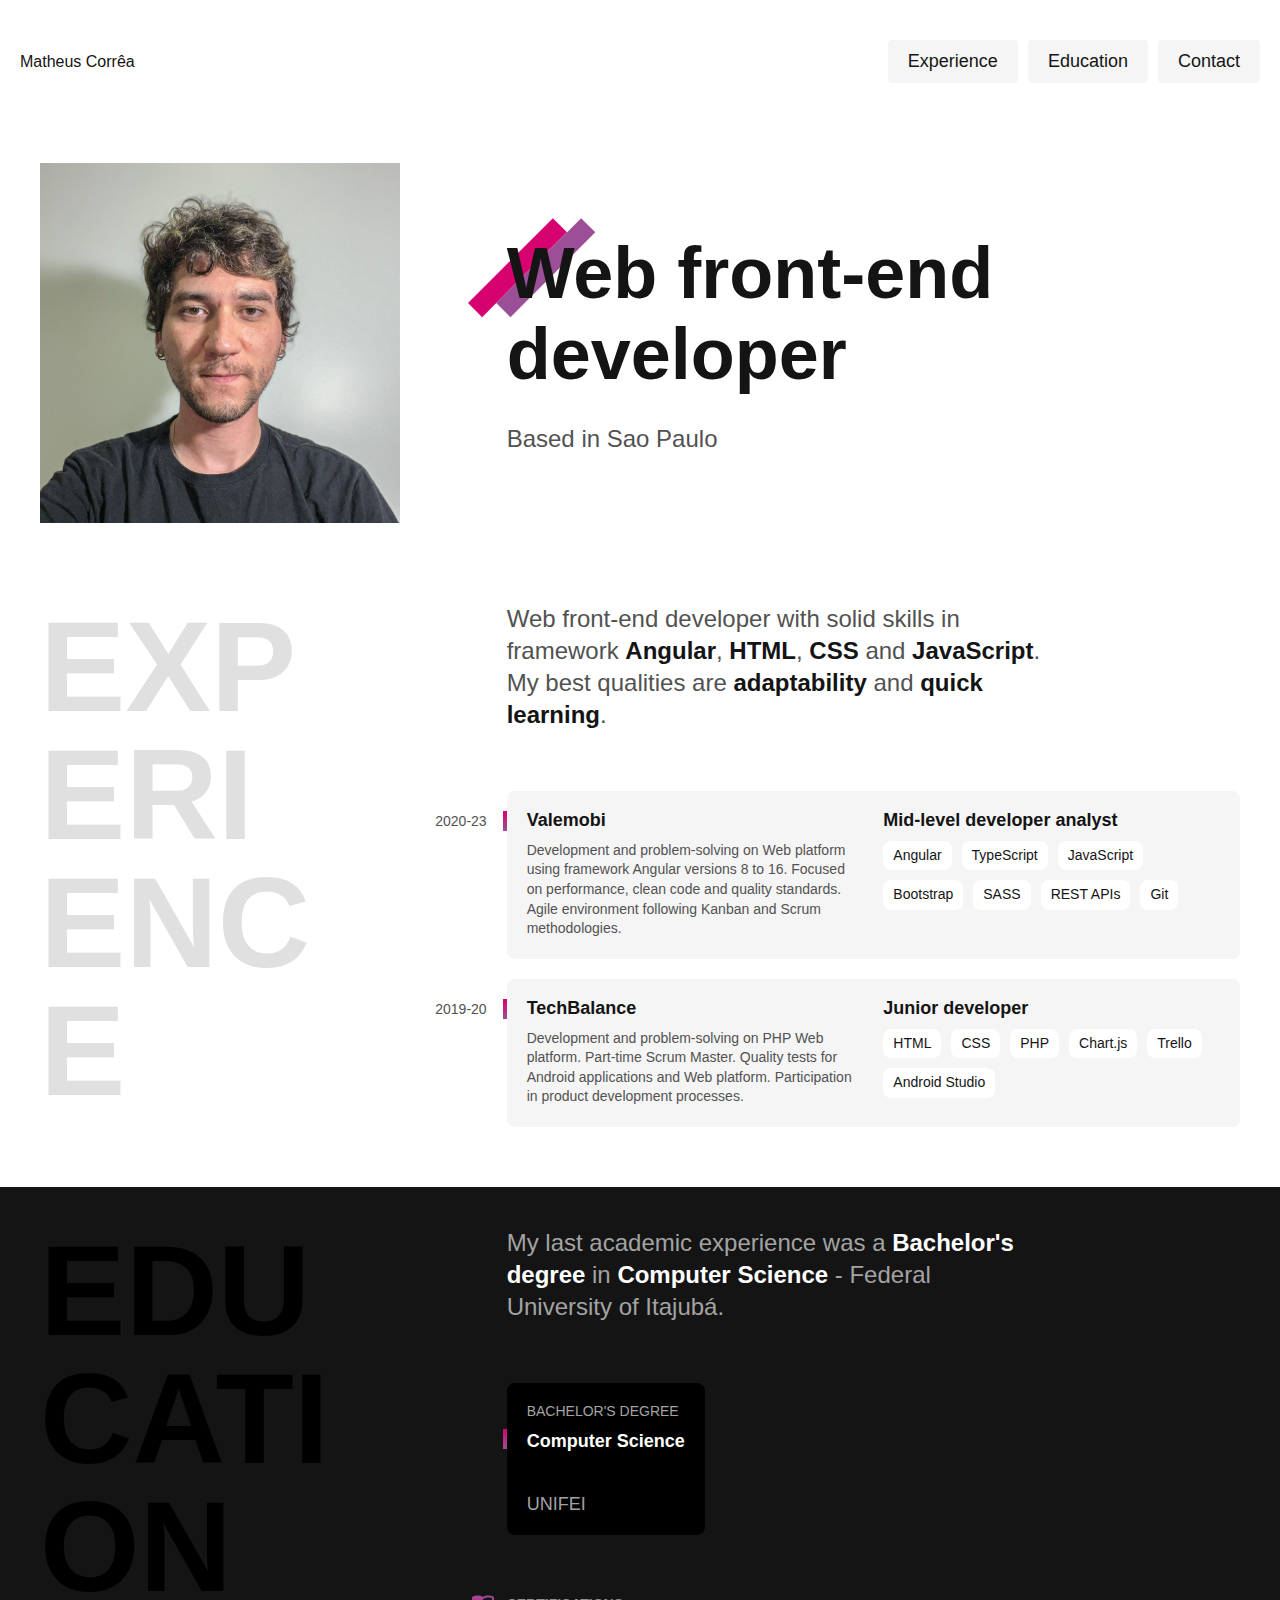
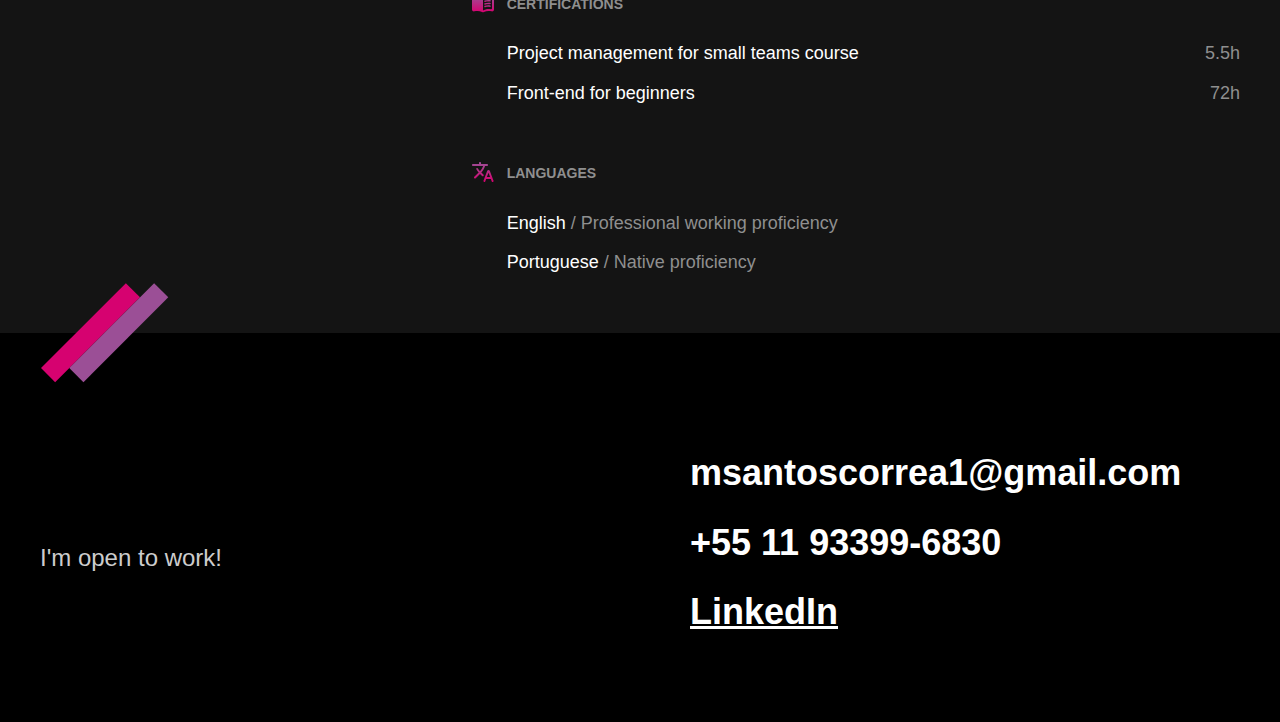
==== index.html @ 8097ebcc "fix folder structure" ====
<!DOCTYPE html>
<html lang="en-us">

<head>
  <meta charset="UTF-8">
  <meta name="viewport" content="width=device-width, initial-scale=1.0">
  <title>Matheus Corrêa - Web front-end developer</title>
  <link rel="stylesheet" href="./css/style.css">
</head>

<body>
  <header class="header">
    <span>Matheus Corrêa</span>
    <nav>
      <ul class="header-menu">
        <li><a href="#experience">Experience</a></li>
        <li><a href="#education">Education</a></li>
        <li><a href="#contact">Contact</a></li>
      </ul>
    </nav>
  </header>

  <main class="container intro">
    <img src="assets/img/perfil.jpeg" alt="Matheus" width="360" height="520">
    <div>
      <h1>Web front-end<br>developer<br></h1>
      <p>Based in Sao Paulo</p>
    </div>
  </main>

  <section class="container experience" id="experience" aria-label="experience">
    <h2 class="subtitle">Experience</h2>
    <div>
      <p class="experience-text">Web front-end developer with solid skills in framework <strong>Angular</strong>, <strong>HTML</strong>, <strong>CSS</strong> and <strong>JavaScript</strong>. My best qualities are <strong>adaptability</strong> and <strong>quick learning</strong>.</p>

      <div class="company">
        <span class="company-year">2020-23</span>
        <h3 class="company-title">Valemobi</h3>
        <span class="company-title">Mid-level developer analyst</span>
        <p class="company-text">Development and problem-solving on Web platform using framework Angular versions 8 to 16. Focused on performance, clean code and quality standards. Agile environment following Kanban and Scrum methodologies.</p>
        <ul class="company-skills">
          <li>Angular</li>
          <li>TypeScript</li>
          <li>JavaScript</li>
          <li>Bootstrap</li>
          <li>SASS</li>
          <li>REST APIs</li>
          <li>Git</li>
        </ul>
      </div>

      <div class="company">
        <span class="company-year">2019-20</span>
        <h3 class="company-title">TechBalance</h3>
        <span class="company-title">Junior developer</span>
        <p class="company-text">Development and problem-solving on PHP Web platform. Part-time Scrum Master. Quality tests for Android applications and Web platform. Participation in product development processes.</p>
        <ul class="company-skills">
          <li>HTML</li>
          <li>CSS</li>
          <li>PHP</li>
          <li>Chart.js</li>
          <li>Trello</li>
          <li>Android Studio</li>
        </ul>
      </div>
    </div>
  </section>

  <section class="education-section" id="education" aria-label="education">
    <div class="container education">
      <h2 class="subtitle">Education</h2>
      <div>
        <p class="education-text">My last academic experience was a <strong>Bachelor's degree</strong> in <strong>Computer Science</strong> - Federal University of Itajubá.</p>
        <ul class="education-list">
          <li class="education-item">
            <span class="education-degree">Bachelor's degree</span>
            <h3 class="education-field">Computer Science</h3>
            <span class="education-school">UNIFEI</span>
          </li>
        </ul>

        <div class="education-extra">
          <div class="certifications">
            <h3>Certifications</h3>
            <ul>
              <li>Project management for small teams course <span>5.5h</span></li>
              <li>Front-end for beginners <span>72h</span></li>
            </ul>
          </div>
          <div class="languages">
            <h3>Languages</h3>
            <ul>
              <li>English <span>/ Professional working proficiency</span></li>
              <li>Portuguese <span>/ Native proficiency</span></li>
            </ul>
          </div>
        </div>
      </div>
    </div>
  </section>

  <footer class="footer" id="contact">
    <div class="container footer">
      <p class="footer-text">I'm open to work!</p>
      <ul class="footer-contact">
        <li>msantoscorrea1@gmail.com</li>
        <li>+55 11 93399-6830</li>
        <li><a href="https://www.linkedin.com/in/matheusscorrea/?locale=en_US">LinkedIn</a></li>
      </ul>
    </div>
  </footer>

</body>

</html>
---- css/style.css ----
@import "./header.css";
@import "./global.css";
@import "./intro.css";
@import "./experience.css";
@import "./education.css";
@import "./footer.css";
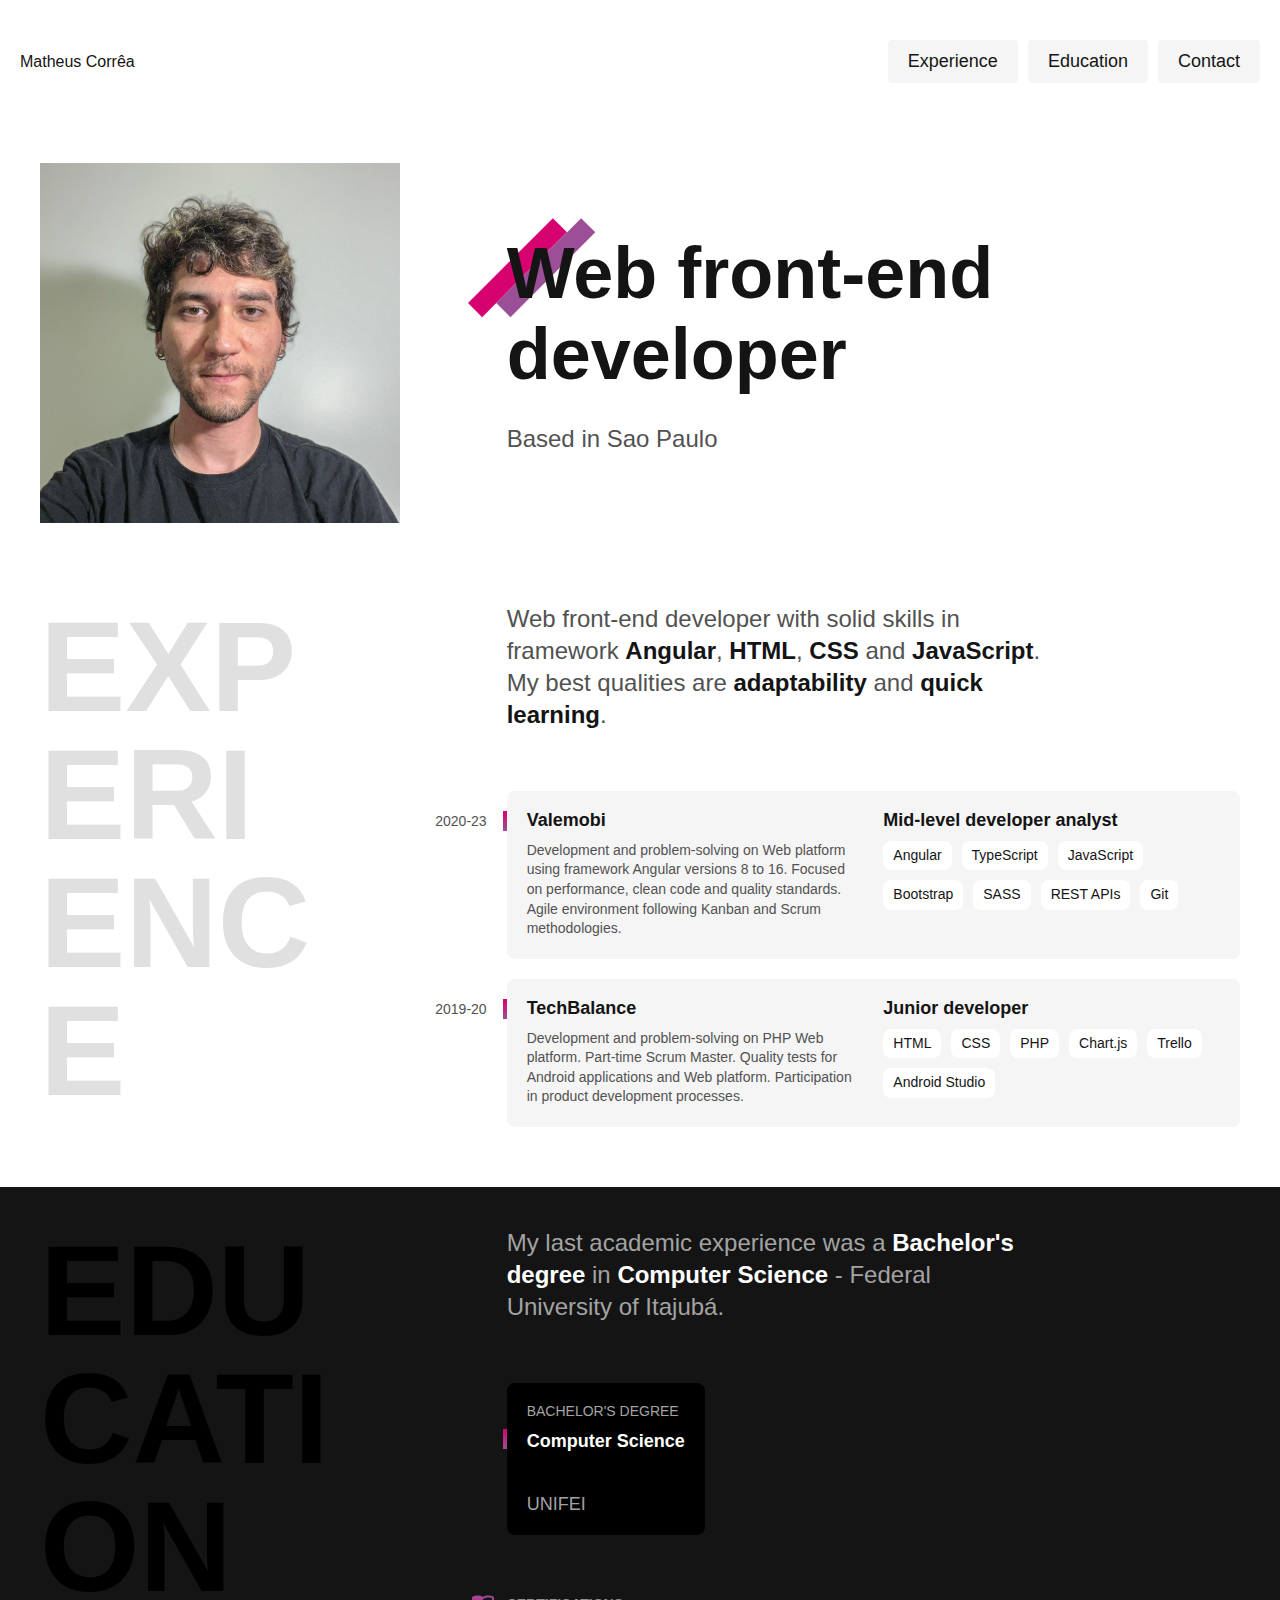
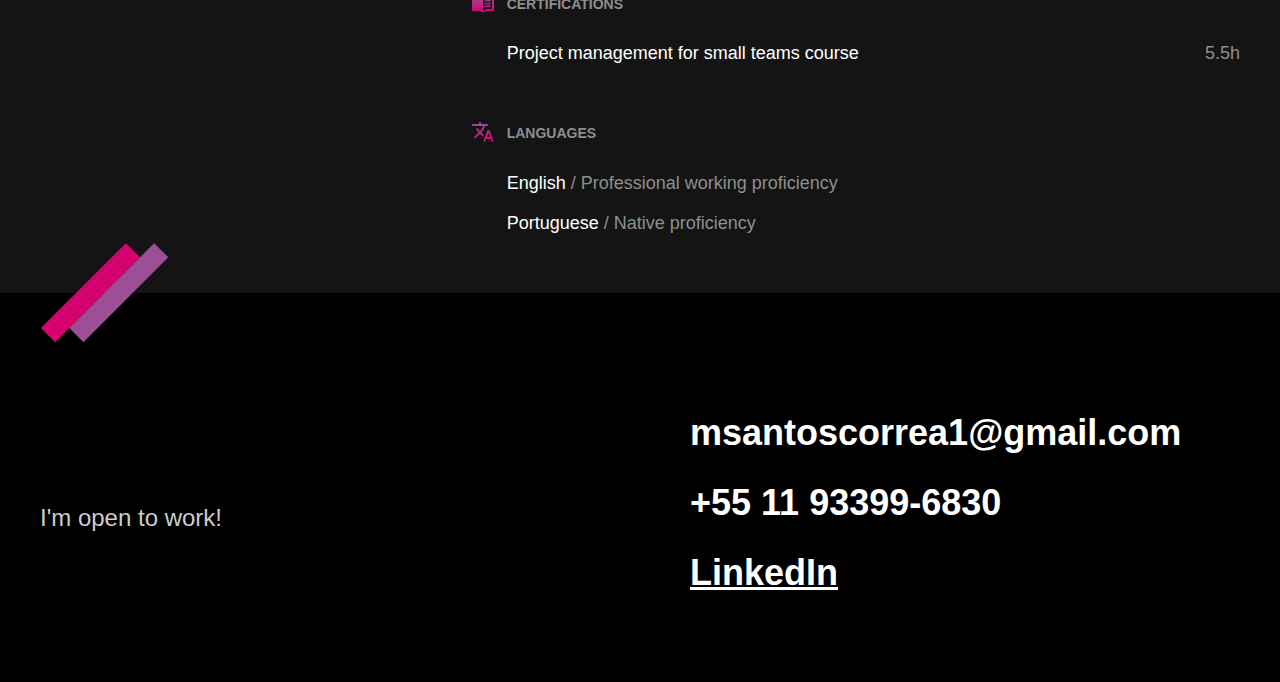
==== commit 25f4f5cb: "fix(index.html): removing mock certification" ====
--- a/index.html
+++ b/index.html
@@ -84,7 +84,6 @@
             <h3>Certifications</h3>
             <ul>
               <li>Project management for small teams course <span>5.5h</span></li>
-              <li>Front-end for beginners <span>72h</span></li>
             </ul>
           </div>
           <div class="languages">
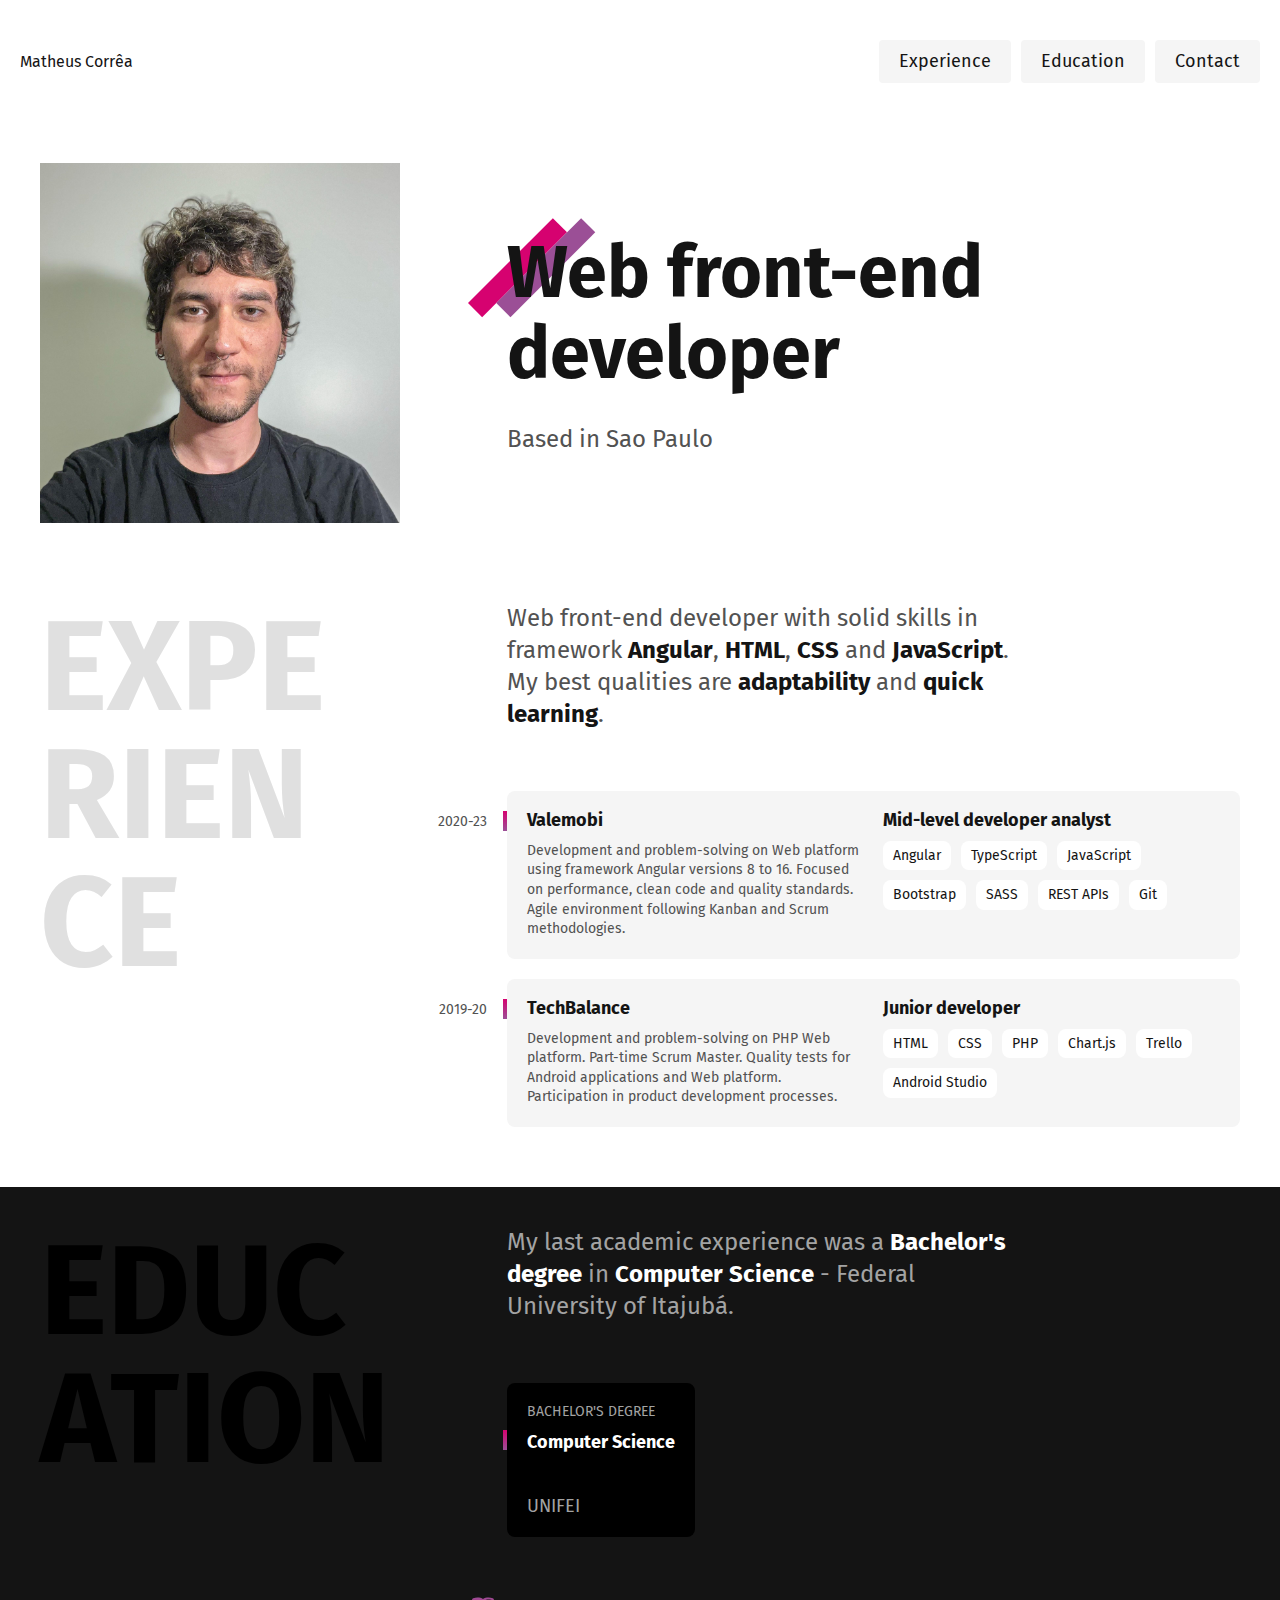
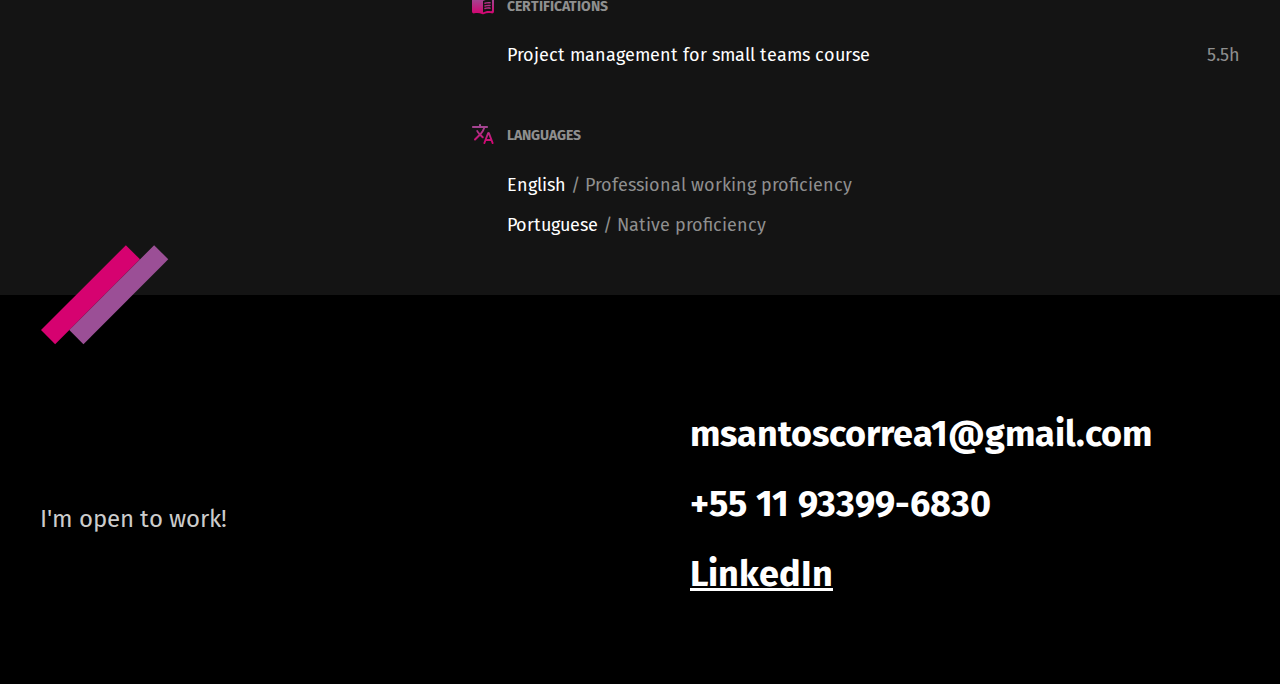
==== commit 94b3f88a: "fix(index.html): adding font link" ====
--- a/index.html
+++ b/index.html
@@ -6,6 +6,10 @@
   <meta name="viewport" content="width=device-width, initial-scale=1.0">
   <title>Matheus Corrêa - Web front-end developer</title>
   <link rel="stylesheet" href="./css/style.css">
+  <link rel="icon" href="./favicon.svg" type="image/svg+xml">
+  <link rel="preconnect" href="https://fonts.googleapis.com">
+  <link rel="preconnect" href="https://fonts.gstatic.com" crossorigin>
+  <link href="https://fonts.googleapis.com/css2?family=Fira+Sans:wght@400;700&display=swap" rel="stylesheet">
 </head>
 
 <body>
